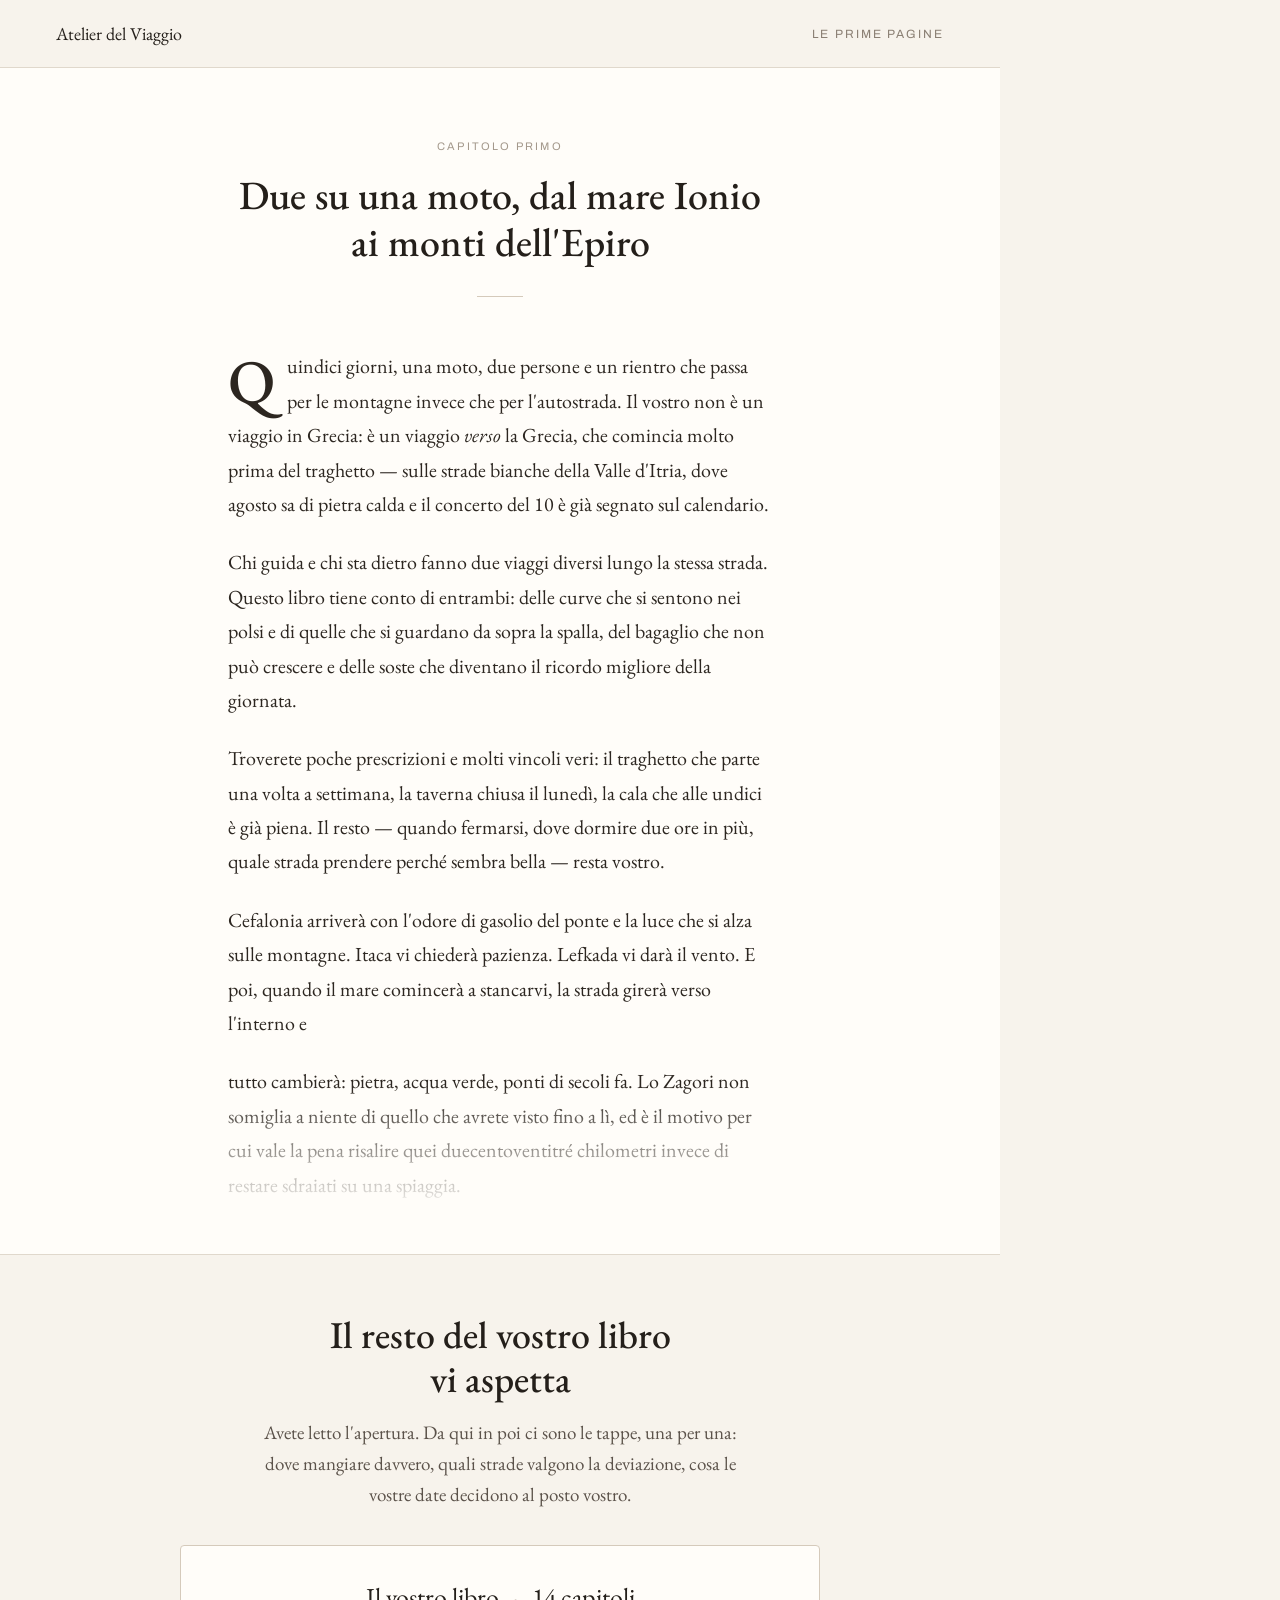
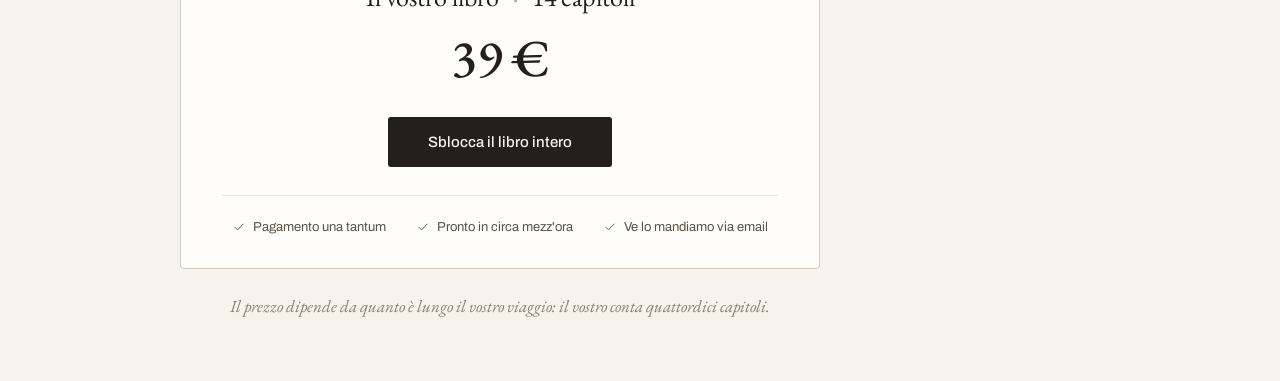
==== design/Assaggio.dc.html @ f642847e "Design di produzione: le sei schermate su un canvas Sorgenti degli artboard per il redesign, disegna" ====
<!doctype html>
<html>
<head>
  <meta charset="utf-8">
  <script src="./support.js"></script>
</head>
<body>
<x-dc>
<helmet>
  <link rel="stylesheet" href="https://fonts.googleapis.com/css2?family=EB+Garamond:ital,wght@0,400;0,500;0,600;1,400&family=Archivo:wght@400;500;600&display=swap">
  <style>
    * { box-sizing: border-box; }
    body { margin: 0; background: #f7f3ec; color: #241f1a;
           font-family: "EB Garamond", Georgia, "Times New Roman", serif; }
    a { color: #b4522f; text-decoration: none; }
    a:hover { color: #8f3f24; }
  </style>
</helmet>

<div style="width: 1000px; background: #f7f3ec;">

  <div style="display: flex; align-items: center; justify-content: space-between; padding: 22px 56px; border-bottom: 1px solid #e0d8cc;">
    <div style="font-size: 18px;">Atelier del Viaggio</div>
    <div style="font-family: Archivo, 'Helvetica Neue', Arial, sans-serif; font-size: 12px; letter-spacing: 0.16em; text-transform: uppercase; color: #8a7f73;">Le prime pagine</div>
  </div>

  <!-- il libro -->
  <div style="background: #fffdf9; padding: 72px 0 0;">
    <div style="max-width: 34rem; margin: 0 auto;">

      <div style="text-align: center; margin-bottom: 52px;">
        <div style="font-family: Archivo, 'Helvetica Neue', Arial, sans-serif; font-size: 11px; letter-spacing: 0.2em; text-transform: uppercase; color: #a4998c;">Capitolo primo</div>
        <h1 style="margin: 20px 0 0; font-size: 40px; font-weight: 500; line-height: 1.18;">Due su una moto, dal mare Ionio<br>ai monti dell'Epiro</h1>
        <div style="width: 46px; height: 1px; background: #d5cabb; margin: 30px auto 0;"></div>
      </div>

      <p style="margin: 0 0 24px; font-size: 20px; line-height: 1.72; color: #2c2620;"><span style="float: left; font-size: 62px; line-height: 0.84; padding: 6px 12px 0 0; font-weight: 500;">Q</span>uindici giorni, una moto, due persone e un rientro che passa per le montagne invece che per l'autostrada. Il vostro non è un viaggio in Grecia: è un viaggio <span style="font-style: italic;">verso</span> la Grecia, che comincia molto prima del traghetto — sulle strade bianche della Valle d'Itria, dove agosto sa di pietra calda e il concerto del 10 è già segnato sul calendario.</p>

      <p style="margin: 0 0 24px; font-size: 20px; line-height: 1.72; color: #2c2620;">Chi guida e chi sta dietro fanno due viaggi diversi lungo la stessa strada. Questo libro tiene conto di entrambi: delle curve che si sentono nei polsi e di quelle che si guardano da sopra la spalla, del bagaglio che non può crescere e delle soste che diventano il ricordo migliore della giornata.</p>

      <p style="margin: 0 0 24px; font-size: 20px; line-height: 1.72; color: #2c2620;">Troverete poche prescrizioni e molti vincoli veri: il traghetto che parte una volta a settimana, la taverna chiusa il lunedì, la cala che alle undici è già piena. Il resto — quando fermarsi, dove dormire due ore in più, quale strada prendere perché sembra bella — resta vostro.</p>

      <p style="margin: 0 0 24px; font-size: 20px; line-height: 1.72; color: #2c2620;">Cefalonia arriverà con l'odore di gasolio del ponte e la luce che si alza sulle montagne. Itaca vi chiederà pazienza. Lefkada vi darà il vento. E poi, quando il mare comincerà a stancarvi, la strada girerà verso l'interno e</p>

      <!-- il taglio -->
      <div style="position: relative; height: 190px;">
        <p style="margin: 0; font-size: 20px; line-height: 1.72; color: #2c2620;">tutto cambierà: pietra, acqua verde, ponti di secoli fa. Lo Zagori non somiglia a niente di quello che avrete visto fino a lì, ed è il motivo per cui vale la pena risalire quei duecentoventitré chilometri invece di restare sdraiati su una spiaggia.</p>
        <div style="position: absolute; left: 0; right: 0; bottom: 0; height: 170px; background: linear-gradient(to bottom, rgba(255,253,249,0), #fffdf9 78%);"></div>
      </div>

    </div>
  </div>

  <!-- il paywall -->
  <div style="border-top: 1px solid #e0d8cc; background: #f7f3ec; padding: 58px 56px 64px;">
    <div style="max-width: 40rem; margin: 0 auto; text-align: center;">

      <h2 style="margin: 0 0 16px; font-size: 38px; font-weight: 500; line-height: 1.15;">Il resto del vostro libro<br>vi aspetta</h2>
      <p style="margin: 0 auto 34px; font-size: 19px; line-height: 1.65; color: #5b524a; max-width: 30rem;">Avete letto l'apertura. Da qui in poi ci sono le tappe, una per una: dove mangiare davvero, quali strade valgono la deviazione, cosa le vostre date decidono al posto vostro.</p>

      <div style="border: 1px solid #d5cabb; background: #fffdf9; border-radius: 4px; padding: 34px 40px;">
        <div style="display: flex; align-items: baseline; justify-content: center; gap: 14px; margin-bottom: 6px;">
          <span style="font-size: 26px;">Il vostro libro</span>
          <span style="font-size: 26px; color: #b0a496;">·</span>
          <span style="font-size: 26px;">14 capitoli</span>
        </div>
        <div style="font-size: 52px; font-weight: 500; margin: 10px 0 26px; letter-spacing: -0.01em;">39 €</div>

        <a href="#" style="display: inline-block; font-family: Archivo, 'Helvetica Neue', Arial, sans-serif; font-size: 15px; font-weight: 500; color: #f7f3ec; background: #241f1a; padding: 17px 40px; border-radius: 3px;">Sblocca il libro intero</a>

        <div style="display: flex; justify-content: center; gap: 30px; margin-top: 28px; padding-top: 24px; border-top: 1px solid #eee7dc; font-family: Archivo, 'Helvetica Neue', Arial, sans-serif; font-size: 13px; color: #5b524a;">
          <span style="display: flex; align-items: center; gap: 7px;">
            <svg width="14" height="14" viewBox="0 0 24 24" fill="none" stroke="#4f6b52" stroke-width="1.7" stroke-linecap="round" stroke-linejoin="round"><path d="M5 12.5l4.5 4.5L19 7"/></svg>Pagamento una tantum
          </span>
          <span style="display: flex; align-items: center; gap: 7px;">
            <svg width="14" height="14" viewBox="0 0 24 24" fill="none" stroke="#4f6b52" stroke-width="1.7" stroke-linecap="round" stroke-linejoin="round"><path d="M5 12.5l4.5 4.5L19 7"/></svg>Pronto in circa mezz'ora
          </span>
          <span style="display: flex; align-items: center; gap: 7px;">
            <svg width="14" height="14" viewBox="0 0 24 24" fill="none" stroke="#4f6b52" stroke-width="1.7" stroke-linecap="round" stroke-linejoin="round"><path d="M5 12.5l4.5 4.5L19 7"/></svg>Ve lo mandiamo via email
          </span>
        </div>
      </div>

      <p style="margin: 26px 0 0; font-size: 17px; color: #8a7f73; font-style: italic;">Il prezzo dipende da quanto è lungo il vostro viaggio: il vostro conta quattordici capitoli.</p>

    </div>
  </div>

</div>
</x-dc>
</body>
</html>
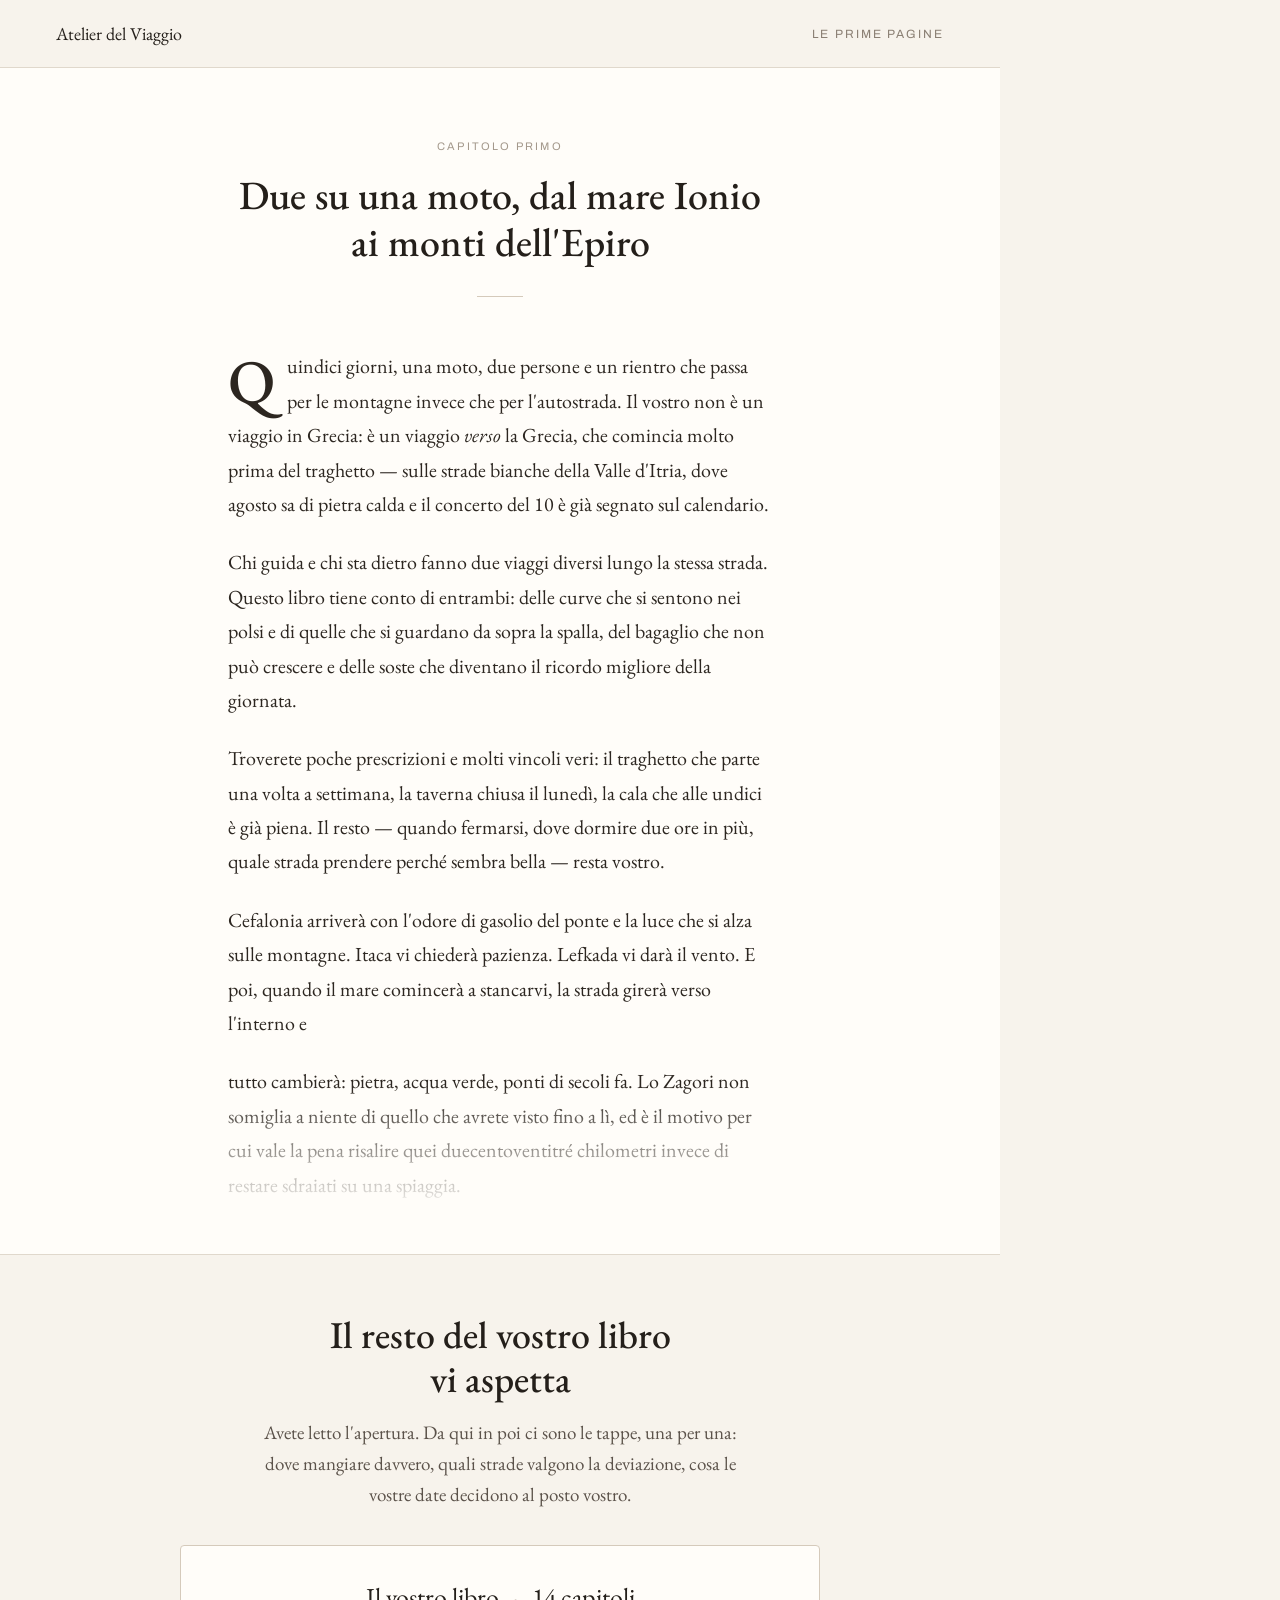
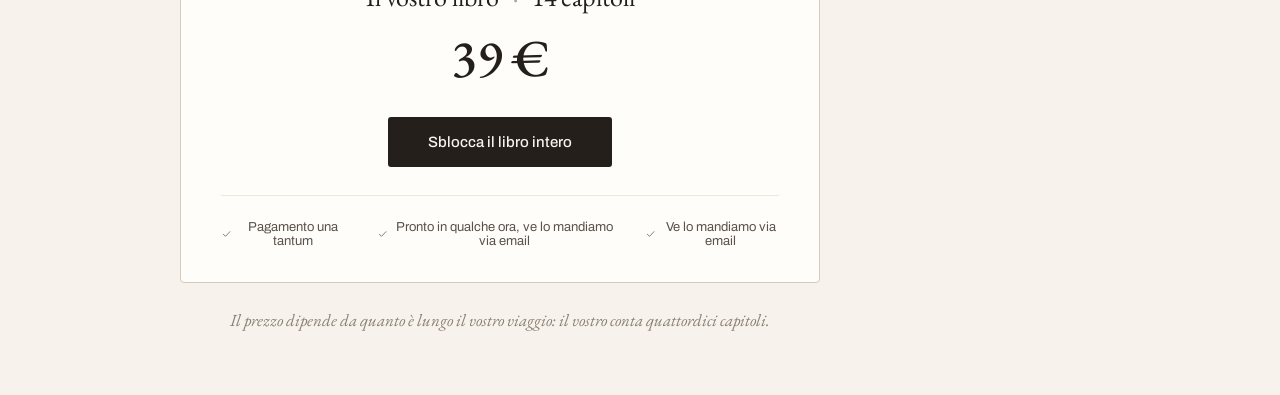
==== commit 2ef3ec3a: "Il tetto di tempo era la meta' di quanto serve, e la promessa un decimo Il libro si e' fermato all'o" ====
--- a/design/Assaggio.dc.html
+++ b/design/Assaggio.dc.html
@@ -73,7 +73,7 @@
             <svg width="14" height="14" viewBox="0 0 24 24" fill="none" stroke="#4f6b52" stroke-width="1.7" stroke-linecap="round" stroke-linejoin="round"><path d="M5 12.5l4.5 4.5L19 7"/></svg>Pagamento una tantum
           </span>
           <span style="display: flex; align-items: center; gap: 7px;">
-            <svg width="14" height="14" viewBox="0 0 24 24" fill="none" stroke="#4f6b52" stroke-width="1.7" stroke-linecap="round" stroke-linejoin="round"><path d="M5 12.5l4.5 4.5L19 7"/></svg>Pronto in circa mezz'ora
+            <svg width="14" height="14" viewBox="0 0 24 24" fill="none" stroke="#4f6b52" stroke-width="1.7" stroke-linecap="round" stroke-linejoin="round"><path d="M5 12.5l4.5 4.5L19 7"/></svg>Pronto in qualche ora, ve lo mandiamo via email
           </span>
           <span style="display: flex; align-items: center; gap: 7px;">
             <svg width="14" height="14" viewBox="0 0 24 24" fill="none" stroke="#4f6b52" stroke-width="1.7" stroke-linecap="round" stroke-linejoin="round"><path d="M5 12.5l4.5 4.5L19 7"/></svg>Ve lo mandiamo via email
